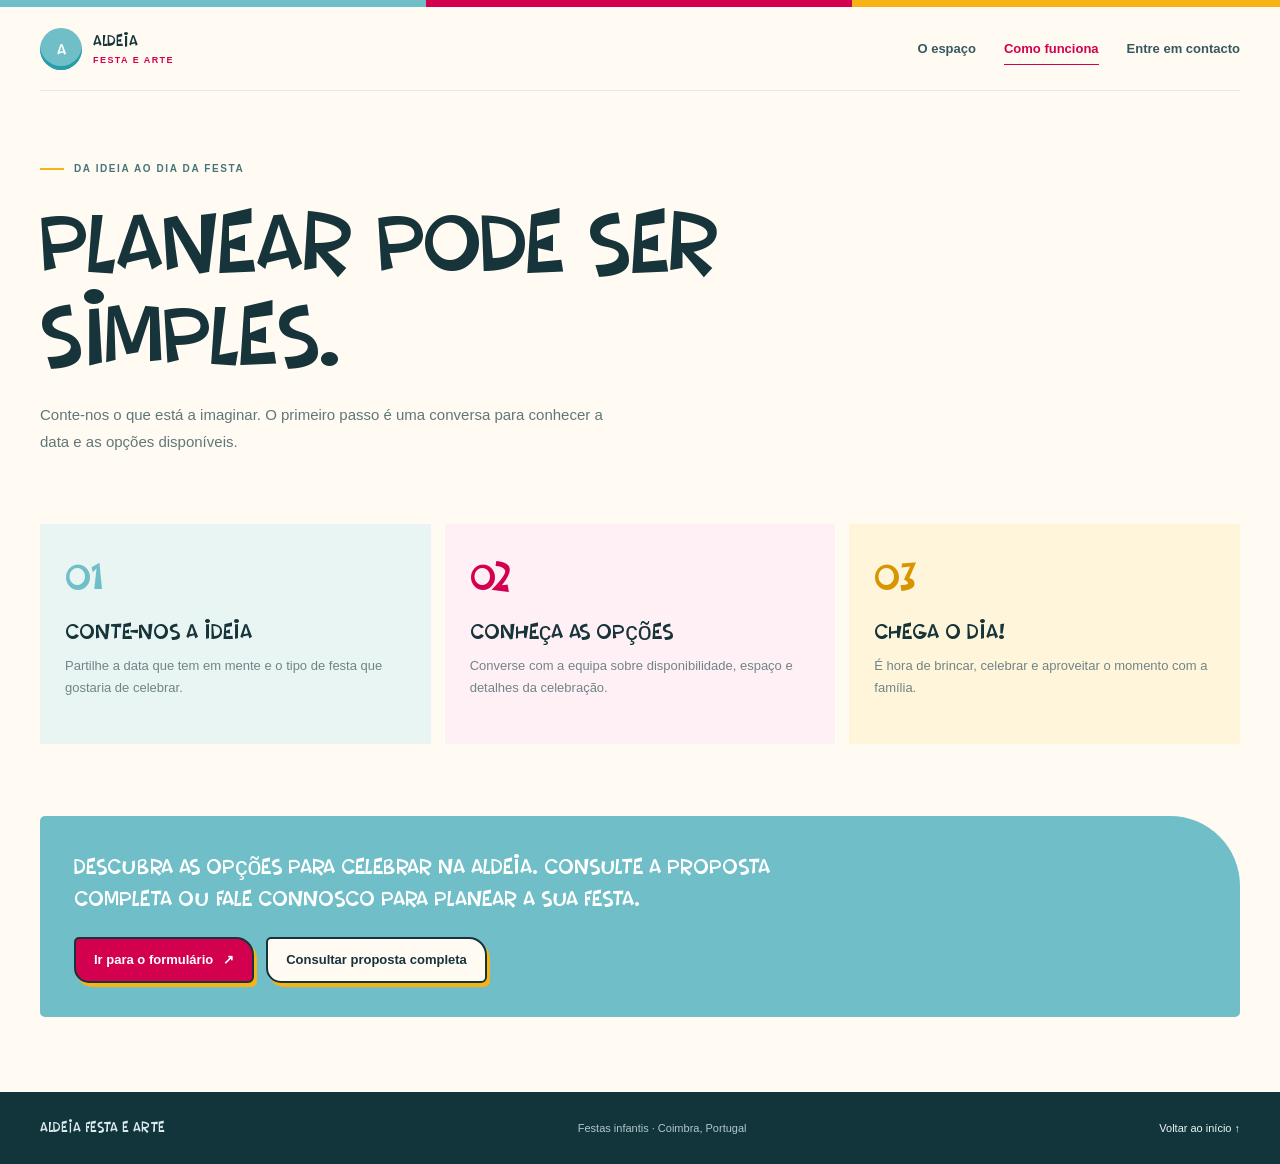
==== como-funciona.html @ 73db5b00 "initial commit" ====
<!doctype html>
<html lang="pt-PT">
  <head>
    <meta charset="utf-8">
    <meta name="viewport" content="width=device-width,initial-scale=1">
    <meta name="theme-color" content="#fffaf2">
    <meta name="description" content="Como funciona — Aldeia Festa e Arte, festas infantis em Coimbra.">
    <title>Como funciona — Aldeia Festa e Arte</title>
    <link rel="stylesheet" href="style.css">
    <link rel="stylesheet" href="brand-colors.css">
  </head>
  <body>
    <div class="color-bar">
    </div>
    <header class="wrap site-header">
      <a class="brand" href="index.html" aria-label="Aldeia Festa e Arte, início">
        <span class="brand-mark">A</span>
        <span class="brand-name">Aldeia<small>Festa e Arte</small>
        </span>
      </a>
      <button class="nav-toggle" aria-label="Abrir menu" aria-expanded="false" aria-controls="mainNav">☰</button>
      <nav class="nav" id="mainNav" aria-label="Navegação principal">
        <a href="espaco.html" >O espaço</a>
        <a href="como-funciona.html" aria-current="page">Como funciona</a>
        <a href="contacto.html">Entre em contacto</a>
      </nav>
    </header>
    <main>
      <section class="wrap page-hero">
        <div class="kicker">Da ideia ao dia da festa</div>
        <h1>Planear pode ser simples.</h1>
        <p>Conte-nos o que está a imaginar. O primeiro passo é uma conversa para conhecer a data e as opções disponíveis.</p>
      </section>
      <section class="wrap steps">
        <article class="step">
          <div class="num">01</div>
          <h2>Conte-nos a ideia</h2>
          <p>Partilhe a data que tem em mente e o tipo de festa que gostaria de celebrar.</p>
        </article>
        <article class="step">
          <div class="num">02</div>
          <h2>Conheça as opções</h2>
          <p>Converse com a equipa sobre disponibilidade, espaço e detalhes da celebração.</p>
        </article>
        <article class="step">
          <div class="num">03</div>
          <h2>Chega o dia!</h2>
          <p>É hora de brincar, celebrar e aproveitar o momento com a família.</p>
        </article>
      </section>
      <div class="wrap">
        <div class="note-band">
          <div>
            <p>Descubra as opções para celebrar na Aldeia. Consulte a proposta completa ou fale connosco para planear a sua festa.</p>
            <div class="how-actions">
              <a class="how-action how-action-primary" href="contacto.html#booking-form">Ir para o formulário <span aria-hidden="true">↗</span></a>
              <a class="how-action how-action-secondary" href="assets/propose/Proposta%20Aldeia%20Festa%20e%20Arte%202026%20(1).pdf" target="_blank" rel="noopener">Consultar proposta completa</a>
            </div>
          </div>
        </div>
      </div>
    </main>
    <footer class="site-footer">
      <div class="wrap footer-inner">
        <div class="footer-brand">Aldeia Festa e Arte</div>
        <p>Festas infantis · Coimbra, Portugal</p>
        <a class="footer-home" href="index.html">Voltar ao início ↑</a>
      </div>
    </footer>
    <script src="script.js" defer>
    </script>
  </body>
</html>
---- style.css ----
@font-face
{
  font-family: Comictastic;
  src: url('assets/font/Comictastic.otf') format('opentype');
  font-display: swap;
}

:root
{
  --teal: #70bfc8;
  --pink: #d3004f;
  --yellow: #f7b215;
  --ink: #17343b;
  --paper: #fffaf2;
  --cream: #f7efdf;
  --sans: Arial,Helvetica,sans-serif;
  --display: Comictastic,'Trebuchet MS',sans-serif;
  --serif: Georgia,'Times New Roman',serif;
  --max: 1200px;
}

*
{
  box-sizing: border-box;
}

html
{
  scroll-behavior: smooth;
}

body
{
  margin: 0;
  background: var(--paper);
  color: var(--ink);
  font-family: var(--sans);
  -webkit-font-smoothing: antialiased;
}

img
{
  display: block;
  max-width: 100%;
}

a
{
  color: inherit;
}

.color-bar
{
  height: 7px;
  background: linear-gradient(90deg,var(--teal) 0 33.3%,var(--pink) 33.3% 66.6%,var(--yellow) 66.6%);
}

.wrap
{
  width: min(var(--max),calc(100% - 64px));
  margin: auto;
}

.site-header
{
  height: 84px;
  display: flex;
  align-items: center;
  justify-content: space-between;
  gap: 28px;
  border-bottom: 1px solid #17343b18;
}

.brand
{
  display: flex;
  gap: 11px;
  align-items: center;
  text-decoration: none;
}

.brand-mark
{
  width: 42px;
  height: 42px;
  border-radius: 50%;
  display: grid;
  place-items: center;
  background: var(--teal);
  color: white;
  font: 19px var(--display);
  box-shadow: inset 0 -4px #259eaa;
}

.brand-name
{
  font: 18px var(--display);
  line-height: .98;
}

.brand-name small
{
  display: block;
  font: 9px var(--sans);
  font-weight: 800;
  letter-spacing: .16em;
  text-transform: uppercase;
  color: var(--pink);
  margin-top: 5px;
}

.nav
{
  display: flex;
  align-items: center;
  gap: 28px;
}

.nav a
{
  position: relative;
  display: inline-flex;
  align-items: center;
  justify-content: center;
  min-height: 36px;
  padding: 4px 0;
  text-decoration: none;
  font-size: 13px;
  font-weight: 700;
  color: #38585f;
  transition: color .2s;
}

.nav a::after
{
  position: absolute;
  right: 0;
  bottom: 2px;
  left: 0;
  height: 1px;
  background: var(--pink);
  content: "";
  transform: scaleX(0);
  transform-origin: left;
  transition: transform .2s ease;
}

.nav a:hover
{
  color: var(--pink);
}

.nav a:hover::after,
.nav a[aria-current=page]::after
{
  transform: scaleX(1);
}

.nav a[aria-current=page]
{
  color: var(--pink);
}

.nav-toggle
{
  display: none;
  border: 0;
  border-radius: 50%;
  background: transparent;
  font-size: 25px;
  color: var(--ink);
  cursor: pointer;
  transition: background-color .2s,color .2s;
}

.nav-toggle:hover
{
  background: #e7f4f2;
  color: var(--pink);
}

main
{
  overflow: hidden;
}

.kicker
{
  text-transform: uppercase;
  letter-spacing: .16em;
  font-size: 10px;
  font-weight: 800;
  color: #47747c;
  display: flex;
  align-items: center;
  gap: 10px;
}

.kicker:before
{
  content: "";
  width: 24px;
  height: 2px;
  background: var(--yellow);
}

.home-hero
{
  padding: 66px 0 26px;
  text-align: center;
}

.home-hero .kicker
{
  justify-content: center;
}

.home-hero .kicker:before
{
  display: none;
}

.home-hero h1
{
  font: clamp(52px,8vw,104px)/.96 var(--serif);
  font-weight: 400;
  letter-spacing: -.065em;
  max-width: 970px;
  margin: 23px auto 16px;
}

.home-hero p
{
  max-width: 590px;
  margin: 0 auto;
  color: #60777a;
  font-size: 15px;
  line-height: 1.75;
}

.home-photos
{
  display: grid;
  grid-template-columns: 1.13fr .8fr 1.13fr;
  align-items: end;
  gap: 15px;
  padding: 42px 0 68px;
}

.home-photo
{
  position: relative;
  overflow: hidden;
  background: #eadfcb;
}

.home-photo img
{
  width: 100%;
  height: 100%;
  object-fit: cover;
  transition: transform .55s;
}

.home-photo:hover img
{
  transform: scale(1.035);
}

.home-photo:first-child
{
  height: 285px;
  border-radius: 80px 8px 8px 8px;
}

.home-photo:nth-child(2)
{
  height: 355px;
  border-radius: 8px;
}

.home-photo:nth-child(3)
{
  height: 285px;
  border-radius: 8px 8px 80px 8px;
}

.photo-caption
{
  position: absolute;
  left: 12px;
  bottom: 12px;
  background: var(--paper);
  padding: 8px 12px;
  border-radius: 20px;
  font-size: 10px;
  font-weight: 700;
}

.home-intro
{
  border-top: 1px solid #17343b20;
  padding: 46px 0 82px;
  display: grid;
  grid-template-columns: 1fr 1.2fr;
  gap: 45px;
  align-items: start;
}

.home-intro h2
{
  font: 38px/1.06 var(--serif);
  font-weight: 400;
  letter-spacing: -.04em;
  margin: 0;
}

.home-intro p
{
  font-size: 14px;
  line-height: 1.8;
  color: #60777a;
  margin: 0;
  max-width: 620px;
}

.page-links
{
  background: var(--cream);
  padding: 62px 0;
}

.page-links-head
{
  display: flex;
  justify-content: space-between;
  align-items: end;
  margin-bottom: 24px;
}

.page-links h2
{
  font: 36px var(--serif);
  font-weight: 400;
  letter-spacing: -.04em;
  margin: 13px 0 0;
}

.page-link-list
{
  border-top: 1px solid #17343b30;
}

.page-link
{
  display: grid;
  grid-template-columns: 70px 1fr auto;
  align-items: center;
  text-decoration: none;
  padding: 20px 5px;
  border-bottom: 1px solid #17343b30;
  gap: 20px;
  transition: padding .2s,color .2s;
}

.page-link:hover
{
  padding-left: 14px;
  color: var(--pink);
}

.page-link .num
{
  font: 21px var(--display);
  color: var(--teal);
}

.page-link strong
{
  font: 24px var(--serif);
  font-weight: 400;
}

.page-link .arrow
{
  font-size: 20px;
}

.page-hero
{
  padding: 72px 0 46px;
}

.page-hero h1
{
  font: clamp(50px,8vw,96px)/.96 var(--serif);
  font-weight: 400;
  letter-spacing: -.065em;
  max-width: 850px;
  margin: 22px 0;
}

.page-hero p
{
  max-width: 590px;
  color: #60777a;
  font-size: 15px;
  line-height: 1.75;
}

.feature-photo
{
  width: 100%;
  height: min(62vw,590px);
  min-height: 300px;
  object-fit: cover;
  border-radius: 8px 110px 8px 8px;
}

.content-section
{
  padding: 74px 0;
}

.content-section h2
{
  font: clamp(36px,5vw,58px)/1 var(--serif);
  font-weight: 400;
  letter-spacing: -.05em;
  margin: 15px 0 22px;
}

.content-section p
{
  color: #60777a;
  line-height: 1.8;
  font-size: 14px;
}

.two-col
{
  display: grid;
  grid-template-columns: .85fr 1.15fr;
  gap: 64px;
  align-items: center;
}

.two-col img
{
  width: 100%;
  height: 420px;
  object-fit: cover;
  border-radius: 8px 80px 8px 8px;
}

.text-col
{
  max-width: 580px;
}

.feature-list
{
  list-style: none;
  padding: 0;
  margin: 24px 0 0;
  display: grid;
  gap: 16px;
}

.feature-list li
{
  display: grid;
  grid-template-columns: 36px 1fr;
  gap: 12px;
  align-items: start;
}

.feature-list .icon
{
  width: 34px;
  height: 34px;
  border-radius: 11px;
  background: #e2f3f2;
  display: grid;
  place-items: center;
  color: #258e99;
}

.feature-list strong
{
  display: block;
  font-size: 13px;
  margin: 2px 0 4px;
}

.feature-list span
{
  font-size: 12px;
  line-height: 1.6;
  color: #718487;
}

.gallery-grid
{
  display: grid;
  grid-template-columns: repeat(12,1fr);
  grid-auto-rows: 68px;
  gap: 14px;
  padding: 8px 0 78px;
}

.gallery-item
{
  position: relative;
  overflow: hidden;
  background: #eee;
}

.gallery-item img
{
  width: 100%;
  height: 100%;
  object-fit: cover;
  transition: transform .5s;
}

.gallery-item:hover img
{
  transform: scale(1.04);
}

.gallery-item:nth-child(1)
{
  grid-column: span 7;
  grid-row: span 6;
  border-radius: 75px 8px 8px;
}

.gallery-item:nth-child(2)
{
  grid-column: span 5;
  grid-row: span 4;
  border-radius: 8px;
}

.gallery-item:nth-child(3)
{
  grid-column: span 5;
  grid-row: span 4;
  border-radius: 8px 8px 65px;
}

.gallery-item:nth-child(4)
{
  grid-column: span 7;
  grid-row: span 5;
  border-radius: 8px;
}

.gallery-item:nth-child(5)
{
  grid-column: span 5;
  grid-row: span 5;
  border-radius: 8px;
}

.gallery-item:nth-child(6)
{
  grid-column: span 6;
  grid-row: span 5;
  border-radius: 8px 8px 8px 70px;
}

.gallery-item:nth-child(7)
{
  grid-column: span 6;
  grid-row: span 5;
  border-radius: 8px;
}

.gallery-item figcaption
{
  position: absolute;
  left: 12px;
  bottom: 12px;
  background: #fffaf2ed;
  padding: 8px 12px;
  border-radius: 30px;
  font-size: 10px;
  font-weight: 700;
}

.steps
{
  display: grid;
  grid-template-columns: repeat(3,1fr);
  gap: 14px;
  padding: 8px 0 72px;
}

.step
{
  background: #fff;
  padding: 28px 25px;
  min-height: 220px;
}

.step .num
{
  font: 43px var(--display);
  color: var(--teal);
}

.step:nth-child(2) .num
{
  color: var(--pink);
}

.step:nth-child(3) .num
{
  color: #d99500;
}

.step h2
{
  font: 25px var(--serif);
  font-weight: 400;
  margin: 15px 0 9px;
}

.step p
{
  font-size: 13px;
  line-height: 1.7;
  color: #718487;
  margin: 0;
}

.note-band
{
  background: var(--teal);
  color: #fff;
  padding: 34px;
  border-radius: 5px 70px 5px 5px;
  margin: 0 0 75px;
}

.note-band p
{
  font: 25px/1.3 var(--serif);
  margin: 0;
  max-width: 720px;
  color: #fff;
}

.site-footer
{
  background: #12353c;
  color: #dcebed;
  padding: 27px 0;
}

.footer-inner
{
  display: flex;
  align-items: center;
  justify-content: space-between;
  gap: 20px;
}

.footer-inner p
{
  font-size: 11px;
  color: #afc8ca;
  margin: 0;
}

.footer-brand
{
  font: 16px var(--display);
}

.footer-home
{
  font-size: 11px;
  color: #eaf6f6;
  text-decoration: none;
}

@media(max-width:760px)
{
  .wrap
  {
    width: calc(100% - 40px);
  }

  .site-header
  {
    height: 72px;
  }

  .nav-toggle
  {
    display: block;
    width: 42px;
    height: 42px;
  }

  .nav
  {
    display: none;
    position: absolute;
    z-index: 5;
    top: 72px;
    left: 14px;
    right: 14px;
    padding: 12px 18px;
    background: #fffdf8;
    border: 1px solid #e9dfcf;
    border-radius: 12px;
    box-shadow: 0 14px 30px rgb(23 52 59 / 12%);
    align-items: flex-start;
    flex-direction: column;
    gap: 0;
  }

  .nav a
  {
    width: 100%;
    justify-content: flex-start;
    min-height: 46px;
    padding: 0;
    border-bottom: 1px solid #e9dfcf;
  }

  .nav a::after
  {
    display: none;
  }

  .nav a:last-child
  {
    border-bottom: 0;
  }

  .nav a
  {
    width: 100%;
    justify-content: flex-start;
    min-height: 45px;
    padding: 0 15px;
  }

  .nav.open
  {
    display: flex;
  }

  .home-hero
  {
    padding-top: 54px;
  }

  .home-hero h1
  {
    font-size: clamp(48px,12vw,76px);
  }

  .home-hero p
  {
    font-size: 14px;
  }

  .home-photos
  {
    gap: 8px;
    padding: 31px 0 51px;
  }

  .home-photo:first-child,.home-photo:nth-child(3)
  {
    height: 210px;
  }

  .home-photo:nth-child(2)
  {
    height: 270px;
  }

  .photo-caption
  {
    font-size: 8px;
    left: 7px;
    bottom: 7px;
    padding: 7px 9px;
  }

  .home-intro
  {
    grid-template-columns: 1fr;
    gap: 18px;
    padding: 32px 0 58px;
  }

  .home-intro h2
  {
    font-size: 34px;
  }

  .page-links
  {
    padding: 48px 0;
  }

  .page-link
  {
    grid-template-columns: 40px 1fr auto;
    gap: 12px;
  }

  .page-link strong
  {
    font-size: 20px;
  }

  .page-hero
  {
    padding: 54px 0 30px;
  }

  .feature-photo
  {
    height: 390px;
    min-height: 0;
    border-top-right-radius: 75px;
  }

  .content-section
  {
    padding: 54px 0;
  }

  .two-col
  {
    grid-template-columns: 1fr;
    gap: 30px;
  }

  .two-col img
  {
    height: 340px;
  }

  .gallery-grid
  {
    grid-auto-rows: 48px;
    gap: 9px;
    padding-bottom: 56px;
  }

  .gallery-item:nth-child(1)
  {
    grid-column: span 12;
    grid-row: span 5;
  }

  .gallery-item:nth-child(2)
  {
    grid-column: span 6;
    grid-row: span 4;
  }

  .gallery-item:nth-child(3)
  {
    grid-column: span 6;
    grid-row: span 4;
  }

  .gallery-item:nth-child(4)
  {
    grid-column: span 7;
    grid-row: span 4;
  }

  .gallery-item:nth-child(5)
  {
    grid-column: span 5;
    grid-row: span 4;
  }

  .gallery-item:nth-child(6)
  {
    grid-column: span 6;
    grid-row: span 4;
  }

  .gallery-item:nth-child(7)
  {
    grid-column: span 6;
    grid-row: span 4;
  }

  .steps
  {
    grid-template-columns: 1fr;
    padding-bottom: 48px;
  }

  .step
  {
    min-height: 0;
    padding: 23px;
  }

  .note-band
  {
    padding: 26px;
    margin-bottom: 55px;
  }

  .note-band p
  {
    font-size: 21px;
  }

  .footer-inner
  {
    align-items: flex-start;
    flex-direction: column;
    gap: 9px;
  }

}

@media(prefers-reduced-motion:reduce)
{
  html
  {
    scroll-behavior: auto;
  }

  *,*:before,*:after
  {
    transition: none!important;
  }

}

/* Tipografia da identidade visual nas páginas internas. */
.page-hero h1,
.page-links h2,
.page-link strong,
.content-section h2,
.step h2,
.note-band p
{
  font-family: var(--display);
  letter-spacing: 0;
}
---- brand-colors.css ----
.space-gallery {
  padding-top: 12px;
  padding-bottom: 88px;
}

.space-gallery-heading {
  display: flex;
  align-items: end;
  justify-content: space-between;
  gap: 24px;
  margin-bottom: 25px;
}

.space-gallery-heading h2 {
  margin: 13px 0 0;
  color: var(--ink);
  font-family: var(--serif);
  font-size: clamp(28px, 3.8vw, 42px);
  font-weight: 400;
  letter-spacing: -0.035em;
}

.space-slider-stage {
  position: relative;
  min-height: 280px;
  aspect-ratio: 16 / 8.5;
  overflow: hidden;
  border: 8px solid #fff;
  border-radius: 5px 80px 5px 5px;
  background: var(--cream);
  box-shadow: 5px 6px 0 var(--teal);
}

.space-slide {
  position: absolute;
  inset: 0;
  margin: 0;
  animation: slide-enter 260ms ease-out both;
}

.space-slide[hidden] {
  display: none;
}

.space-slide img {
  display: block;
  width: 100%;
  height: 100%;
  object-fit: cover;
}

.space-slide::after {
  position: absolute;
  right: 0;
  bottom: 0;
  left: 0;
  height: 34%;
  background: linear-gradient(transparent, rgb(23 52 59 / 62%));
  content: "";
  pointer-events: none;
}

.space-slide figcaption {
  position: absolute;
  z-index: 1;
  bottom: 23px;
  left: 25px;
  color: #fff;
  font-family: var(--display);
  font-size: clamp(17px, 2.5vw, 25px);
  text-shadow: 0 1px 5px rgb(0 0 0 / 28%);
}

.space-slider-controls {
  display: flex;
  align-items: center;
  justify-content: space-between;
  gap: 18px;
  padding-top: 17px;
}

.space-slider-count {
  color: #637b7f;
  font-size: 11px;
  font-weight: 700;
  letter-spacing: 0.1em;
  font-variant-numeric: tabular-nums;
}

.space-slider-buttons {
  display: flex;
  gap: 9px;
}

.space-slider-buttons button {
  display: grid;
  width: 44px;
  height: 44px;
  place-items: center;
  border: 2px solid var(--ink);
  border-radius: 50%;
  background: var(--pink);
  box-shadow: 2px 3px 0 var(--yellow);
  color: #fff;
  cursor: pointer;
  font-size: 19px;
  transition: transform 160ms ease, box-shadow 160ms ease;
}

.space-slider-buttons button:hover {
  box-shadow: 3px 5px 0 var(--yellow);
  transform: translateY(-2px);
}

.space-slider-buttons button:focus-visible {
  outline: 3px solid var(--teal);
  outline-offset: 3px;
}

.feature-list li:nth-child(1) .icon {
  background: #e5f4f2;
  color: #187e87;
}

.feature-list li:nth-child(2) .icon {
  background: #ffebf2;
  color: var(--pink);
}

.feature-list li:nth-child(3) .icon {
  background: #fff2cb;
  color: #805900;
}

/* Um acabamento de papel e tinta para a história do espaço. */
.how-actions {
  display: flex;
  flex-wrap: wrap;
  gap: 12px;
  margin-top: 22px;
}

.how-action {
  display: inline-flex;
  min-height: 46px;
  align-items: center;
  justify-content: center;
  gap: 10px;
  padding: 0 18px;
  border: 2px solid var(--ink);
  border-radius: 5px 18px 6px 15px;
  box-shadow: 3px 4px 0 var(--yellow);
  font-size: 13px;
  font-weight: 700;
  text-decoration: none;
  transition: transform 160ms ease, box-shadow 160ms ease;
}

.how-action:hover {
  box-shadow: 4px 6px 0 var(--yellow);
  transform: translateY(-2px);
}

.how-action-primary {
  background: var(--pink);
  color: #fff;
}

.how-action-secondary {
  background: #fffaf2;
  color: var(--ink);
}

.how-action:focus-visible {
  outline: 3px solid var(--yellow);
  outline-offset: 4px;
}

.proposal-details {
  padding-top: 22px;
  padding-bottom: 60px;
}

.proposal-heading {
  max-width: 680px;
  margin: 0 auto 30px;
  text-align: center;
}

.proposal-heading h2 {
  margin: 13px 0 10px;
  font: clamp(34px, 5vw, 52px)/1.08 var(--display);
  color: var(--ink);
}

.proposal-heading > p,
.proposal-card p,
.proposal-extras p,
.proposal-practical p {
  color: #60777a;
  font-size: 13px;
  line-height: 1.7;
}

.proposal-packages {
  display: grid;
  grid-template-columns: repeat(3, minmax(0, 1fr));
  gap: 18px;
}

.proposal-card {
  padding: 24px 22px;
  border: 1px solid #e4dbca;
  border-radius: 7px 22px 7px 7px;
  background: #fffdf8;
  box-shadow: 4px 5px 0 #efe5d4;
}

.proposal-card-featured {
  border-color: rgb(112 191 200 / 65%);
  background: #f1f8f5;
  box-shadow: 4px 5px 0 rgb(112 191 200 / 40%);
}

.proposal-card .proposal-label {
  margin: 0 0 9px;
  color: #9b6a0a;
  font-size: 10px;
  font-weight: 800;
  letter-spacing: .12em;
  text-transform: uppercase;
}

.proposal-card h3,
.proposal-extras h3,
.proposal-practical h3 {
  margin: 0 0 10px;
  color: var(--ink);
  font: 22px/1.15 var(--display);
}

.proposal-card .proposal-price {
  margin: 12px 0 0;
  color: var(--pink);
  font: 28px/1.1 var(--display);
}

.proposal-price span {
  color: #60777a;
  font: 12px var(--sans);
}

.proposal-card .proposal-detail {
  margin: 8px 0 0;
}

.proposal-card dl {
  margin: 17px 0 0;
}

.proposal-card dl > div {
  padding: 10px 0;
  border-top: 1px dashed #d8cdbb;
}

.proposal-card dt {
  color: var(--ink);
  font-size: 12px;
  font-weight: 700;
}

.proposal-card dd {
  margin: 4px 0 0;
  color: #60777a;
  font-size: 12px;
  line-height: 1.55;
}

.proposal-extras,
.proposal-practical {
  display: grid;
  grid-template-columns: repeat(2, minmax(0, 1fr));
  gap: 28px;
  margin-top: 34px;
  padding: 24px 0;
  border-top: 1px solid #e4dbca;
}

.proposal-extras h3,
.proposal-practical h3 {
  font-size: 19px;
}

.proposal-extras p,
.proposal-practical p {
  margin: 0;
}

.proposal-footnote {
  margin: 0;
  padding-top: 14px;
  border-top: 1px dashed #d8cdbb;
  color: #718487;
  font-size: 11px;
  line-height: 1.6;
}

@media (max-width: 760px) {
  .proposal-details {
    padding-top: 0;
    padding-bottom: 46px;
  }

  .proposal-packages,
  .proposal-extras,
  .proposal-practical {
    grid-template-columns: 1fr;
    gap: 14px;
  }

  .proposal-card {
    padding: 20px;
  }

  .proposal-extras,
  .proposal-practical {
    gap: 20px;
    margin-top: 24px;
  }
}

@media (prefers-reduced-motion: reduce) {
  .how-action {
    transition: none;
  }
}

.space-story .text-col {
  position: relative;
  width: 100%;
  max-width: none;
}

.space-story {
  grid-template-columns: minmax(0, 1fr) minmax(0, 1fr);
  align-items: stretch;
  gap: clamp(30px, 5vw, 64px);
}

.space-story .text-col > p {
  max-width: 440px;
  margin-top: 18px;
  line-height: 1.8;
}

.space-story .text-col > h2 {
  max-width: 500px;
  text-decoration: underline;
  text-decoration-color: rgb(247 178 21 / 72%);
  text-decoration-thickness: 5px;
  text-underline-offset: 8px;
  text-decoration-skip-ink: none;
}

.space-story .feature-list {
  grid-template-columns: 1fr;
  gap: 0;
  width: 100%;
  margin: 25px 0 0;
}

.space-story .feature-list li {
  position: relative;
  grid-template-columns: 38px minmax(0, 1fr);
  align-items: start;
  gap: 12px;
  min-height: 0;
  padding: 12px 4px;
  border: 0;
  border-radius: 0;
  background: transparent;
  box-shadow: none;
}

.space-story .feature-list li + li {
  border-top: 1px dashed #cbbd9f;
}

.space-story .feature-list li:nth-child(2) {
  margin-top: 0;
}

.space-story .feature-list li:first-child {
  transform: rotate(-0.4deg);
}

.space-story .feature-list li:last-child {
  transform: rotate(0.35deg);
}

.space-story .feature-list li > div {
  min-width: 0;
  padding: 2px 0 0;
  display: block;
}

.space-story .feature-list .icon {
  width: 24px;
  height: 28px;
  border: 0;
  border-radius: 0;
  background: transparent;
  font-family: var(--display);
  font-size: 18px;
  transform: none;
}

.space-story .feature-list li:nth-child(2) .icon {
  background: transparent;
  transform: none;
}

.space-story .feature-list li:nth-child(3) .icon {
  background: transparent;
  transform: none;
}

.space-story .feature-list strong {
  display: block;
  margin: 0;
  color: var(--ink);
  font-family: var(--display);
  font-size: 17px;
  font-weight: 400;
  line-height: 1.25;
}

.space-story .feature-list li > div > span {
  display: block;
  color: #60777a;
  font-size: 13px;
  line-height: 1.65;
}

@media (max-width: 760px) {
  .space-story {
    grid-template-columns: 1fr;
    gap: 28px;
  }

  .space-story .feature-list {
    grid-template-columns: 1fr;
  }

  .space-story .feature-list li {
    grid-template-columns: 38px 1fr;
    gap: 10px 13px;
    min-height: 0;
    padding: 13px 4px;
  }

  .space-story .feature-list li > div {
    display: block;
  }

  .space-story .feature-list strong {
    margin-bottom: 4px;
  }

  .space-story .feature-list li > div > span {
    display: block;
  }

  .space-story .feature-list li:nth-child(2) {
    margin-top: 0;
  }

  .space-story > img {
    height: 360px;
    min-height: 0;
  }
}

.space-story > img {
  width: 100%;
  height: 100%;
  min-height: 440px;
  padding: 10px 10px 34px;
  border: 1px solid #e4dbca;
  border-radius: 4px 28px 4px 4px;
  background: #fff;
  box-shadow: 8px 9px 0 var(--yellow), 14px 15px 0 rgb(112 191 200 / 45%);
  transform: rotate(1.2deg);
}

@media (max-width: 760px) {
  .space-story > img {
    height: 360px;
    min-height: 0;
  }
}

.space-page .scroll-reveal {
  opacity: 0;
  translate: 0 18px;
  transition: opacity 650ms ease, translate 650ms cubic-bezier(.2, .7, .2, 1);
}

.space-page .scroll-reveal.is-revealed {
  opacity: 1;
  translate: 0 0;
}

.space-page .feature-list li:nth-child(2) {
  transition-delay: 90ms;
}

.space-page .feature-list li:nth-child(3) {
  transition-delay: 180ms;
}

@media (prefers-reduced-motion: reduce) {
  .space-page .scroll-reveal {
    opacity: 1;
    translate: none;
    transition: none;
  }

  .space-page .scroll-reveal:not(.is-revealed) {
    opacity: 0;
    transition: opacity 180ms ease;
  }
}

.step:nth-child(1) {
  background: #e9f5f3;
}

.step:nth-child(2) {
  background: #fff0f5;
}

.step:nth-child(3) {
  background: #fff5da;
}

@keyframes slide-enter {
  from {
    opacity: 0.55;
    transform: translateX(8px);
  }

  to {
    opacity: 1;
    transform: translateX(0);
  }
}

@media (max-width: 760px) {
  .space-gallery {
    padding-bottom: 62px;
  }

  .space-gallery-heading {
    margin-bottom: 19px;
  }

  .space-slider-stage {
    min-height: 240px;
    aspect-ratio: 4 / 3;
    border-width: 6px;
    border-top-right-radius: 55px;
  }

  .space-slide figcaption {
    bottom: 16px;
    left: 17px;
    right: 12px;
  }

  .space-slider-controls {
    padding-top: 14px;
  }
}

@media (prefers-reduced-motion: reduce) {
  .space-slide {
    animation: none;
  }

  .space-slider-buttons button {
    transition: none;
  }
}
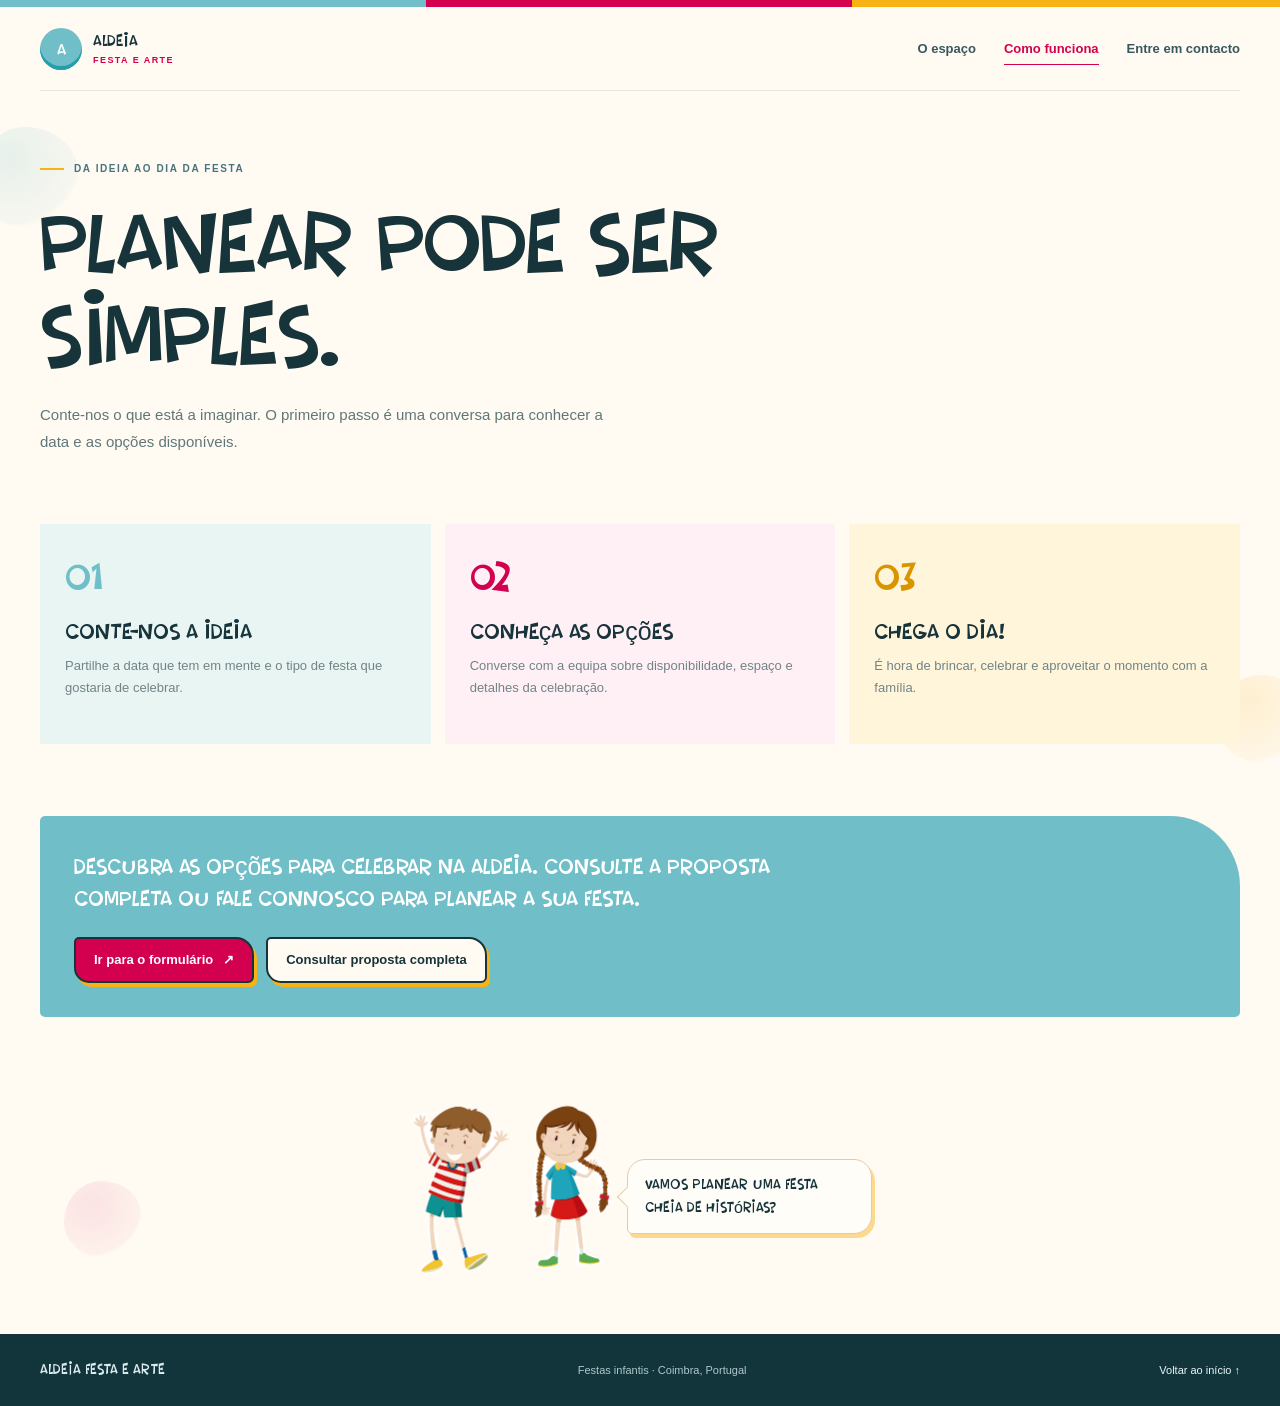
==== commit c1913d63: "Add mascotes da Aldeia" ====
--- a/como-funciona.html
+++ b/como-funciona.html
@@ -9,8 +9,13 @@
     <link rel="stylesheet" href="style.css">
     <link rel="stylesheet" href="brand-colors.css">
   </head>
-  <body>
+  <body class="interior-page">
     <div class="color-bar">
+    </div>
+    <div class="page-balloons" aria-hidden="true">
+      <span class="page-balloon page-balloon-teal page-balloon-one"></span>
+      <span class="page-balloon page-balloon-yellow page-balloon-two"></span>
+      <span class="page-balloon page-balloon-pink page-balloon-three"></span>
     </div>
     <header class="wrap site-header">
       <a class="brand" href="index.html" aria-label="Aldeia Festa e Arte, início">
@@ -59,6 +64,12 @@
           </div>
         </div>
       </div>
+      <aside class="wrap page-mascot" aria-label="Mensagem dos personagens da Aldeia">
+        <figure class="page-mascot-art">
+          <img src="assets/imgs/personagens-aldeia.png" alt="Duas crianças, personagens da Aldeia" loading="lazy">
+        </figure>
+        <p class="page-mascot-speech">Vamos planear uma festa cheia de histórias?</p>
+      </aside>
     </main>
     <footer class="site-footer">
       <div class="wrap footer-inner">
--- a/brand-colors.css
+++ b/brand-colors.css
@@ -1,3 +1,139 @@
+.interior-page {
+  position: relative;
+  isolation: isolate;
+}
+
+.interior-page > :not(.page-balloons) {
+  position: relative;
+  z-index: 1;
+}
+
+.page-balloons {
+  position: absolute;
+  z-index: 0;
+  inset: 0;
+  overflow: hidden;
+  pointer-events: none;
+}
+
+.page-balloon {
+  position: absolute;
+  display: block;
+  width: clamp(72px, 8vw, 112px);
+  aspect-ratio: 1;
+  border-radius: 48% 52% 45% 55% / 54% 44% 56% 46%;
+  opacity: 0.52;
+}
+
+.page-balloon-teal {
+  background: radial-gradient(circle at 35% 30%, rgb(112 191 200 / 32%), rgb(112 191 200 / 11%) 68%, transparent 72%);
+}
+
+.page-balloon-yellow {
+  background: radial-gradient(circle at 35% 30%, rgb(247 178 21 / 30%), rgb(247 178 21 / 10%) 68%, transparent 72%);
+}
+
+.page-balloon-pink {
+  background: radial-gradient(circle at 35% 30%, rgb(211 0 79 / 18%), rgb(211 0 79 / 7%) 68%, transparent 72%);
+}
+
+.page-balloon-one {
+  top: 9%;
+  left: -24px;
+}
+
+.page-balloon-two {
+  top: 48%;
+  right: -27px;
+  width: clamp(64px, 7vw, 96px);
+}
+
+.page-balloon-three {
+  top: 84%;
+  left: 5%;
+  width: clamp(56px, 6vw, 82px);
+}
+
+.page-mascot {
+  display: flex;
+  align-items: center;
+  justify-content: center;
+  gap: 14px;
+  max-width: 680px;
+  min-height: 210px;
+  margin-top: 8px;
+  margin-bottom: 32px;
+}
+
+.page-mascot-art {
+  position: relative;
+  flex: 0 0 205px;
+  width: 205px;
+  height: 190px;
+  margin: 0;
+  overflow: hidden;
+}
+
+.page-mascot-art img {
+  position: absolute;
+  top: -95px;
+  left: -195px;
+  width: 480px;
+  max-width: none;
+  mix-blend-mode: multiply;
+}
+
+.page-mascot-speech {
+  position: relative;
+  max-width: 245px;
+  margin: 0;
+  padding: 14px 17px;
+  border: 1px solid #e8c9a2;
+  border-radius: 18px 18px 18px 5px;
+  background: #fffdf8;
+  box-shadow: 3px 4px 0 rgb(247 178 21 / 45%);
+  color: var(--ink);
+  font-family: var(--display);
+  font-size: 16px;
+  line-height: 1.4;
+}
+
+.page-mascot-speech::before {
+  position: absolute;
+  top: 50%;
+  left: -8px;
+  width: 14px;
+  height: 14px;
+  border-bottom: 1px solid #e8c9a2;
+  border-left: 1px solid #e8c9a2;
+  background: #fffdf8;
+  content: "";
+  transform: translateY(-50%) rotate(45deg);
+}
+
+@media (max-width: 600px) {
+  .page-mascot {
+    flex-direction: column;
+    gap: 0;
+    padding-top: 8px;
+    padding-bottom: 12px;
+  }
+
+  .page-mascot-speech {
+    align-self: flex-end;
+    margin-right: 8px;
+  }
+
+  .page-mascot-speech::before {
+    top: -8px;
+    left: 30px;
+    border: 0;
+    border-top: 1px solid #e8c9a2;
+    border-left: 1px solid #e8c9a2;
+    transform: rotate(45deg);
+  }
+}
+
 .space-gallery {
   padding-top: 12px;
   padding-bottom: 88px;
@@ -18,6 +154,38 @@
   font-size: clamp(28px, 3.8vw, 42px);
   font-weight: 400;
   letter-spacing: -0.035em;
+}
+
+.space-gallery-layout {
+  display: grid;
+  grid-template-columns: minmax(0, 1fr) 225px;
+  align-items: center;
+  gap: 28px;
+}
+
+.space-gallery-layout .page-mascot {
+  flex-direction: column;
+  gap: 0;
+  width: 100%;
+  max-width: none;
+  min-height: 0;
+  margin: 0;
+}
+
+.space-gallery-layout .page-mascot-speech {
+  align-self: center;
+  max-width: 210px;
+  margin-top: -8px;
+  text-align: center;
+}
+
+.space-gallery-layout .page-mascot-speech::before {
+  top: -8px;
+  left: 30px;
+  border: 0;
+  border-top: 1px solid #e8c9a2;
+  border-left: 1px solid #e8c9a2;
+  transform: rotate(45deg);
 }
 
 .space-slider-stage {
@@ -557,6 +725,32 @@
 }
 
 @media (max-width: 760px) {
+  .space-gallery-layout {
+    grid-template-columns: 1fr;
+    gap: 12px;
+  }
+
+  .space-gallery-layout .page-mascot {
+    flex-direction: row;
+    justify-content: center;
+    gap: 8px;
+  }
+
+  .space-gallery-layout .page-mascot-speech {
+    align-self: center;
+    margin-top: 0;
+    text-align: left;
+  }
+
+  .space-gallery-layout .page-mascot-speech::before {
+    top: 50%;
+    left: -8px;
+    border-bottom: 1px solid #e8c9a2;
+    border-left: 1px solid #e8c9a2;
+    border-top: 0;
+    transform: translateY(-50%) rotate(45deg);
+  }
+
   .space-gallery {
     padding-bottom: 62px;
   }
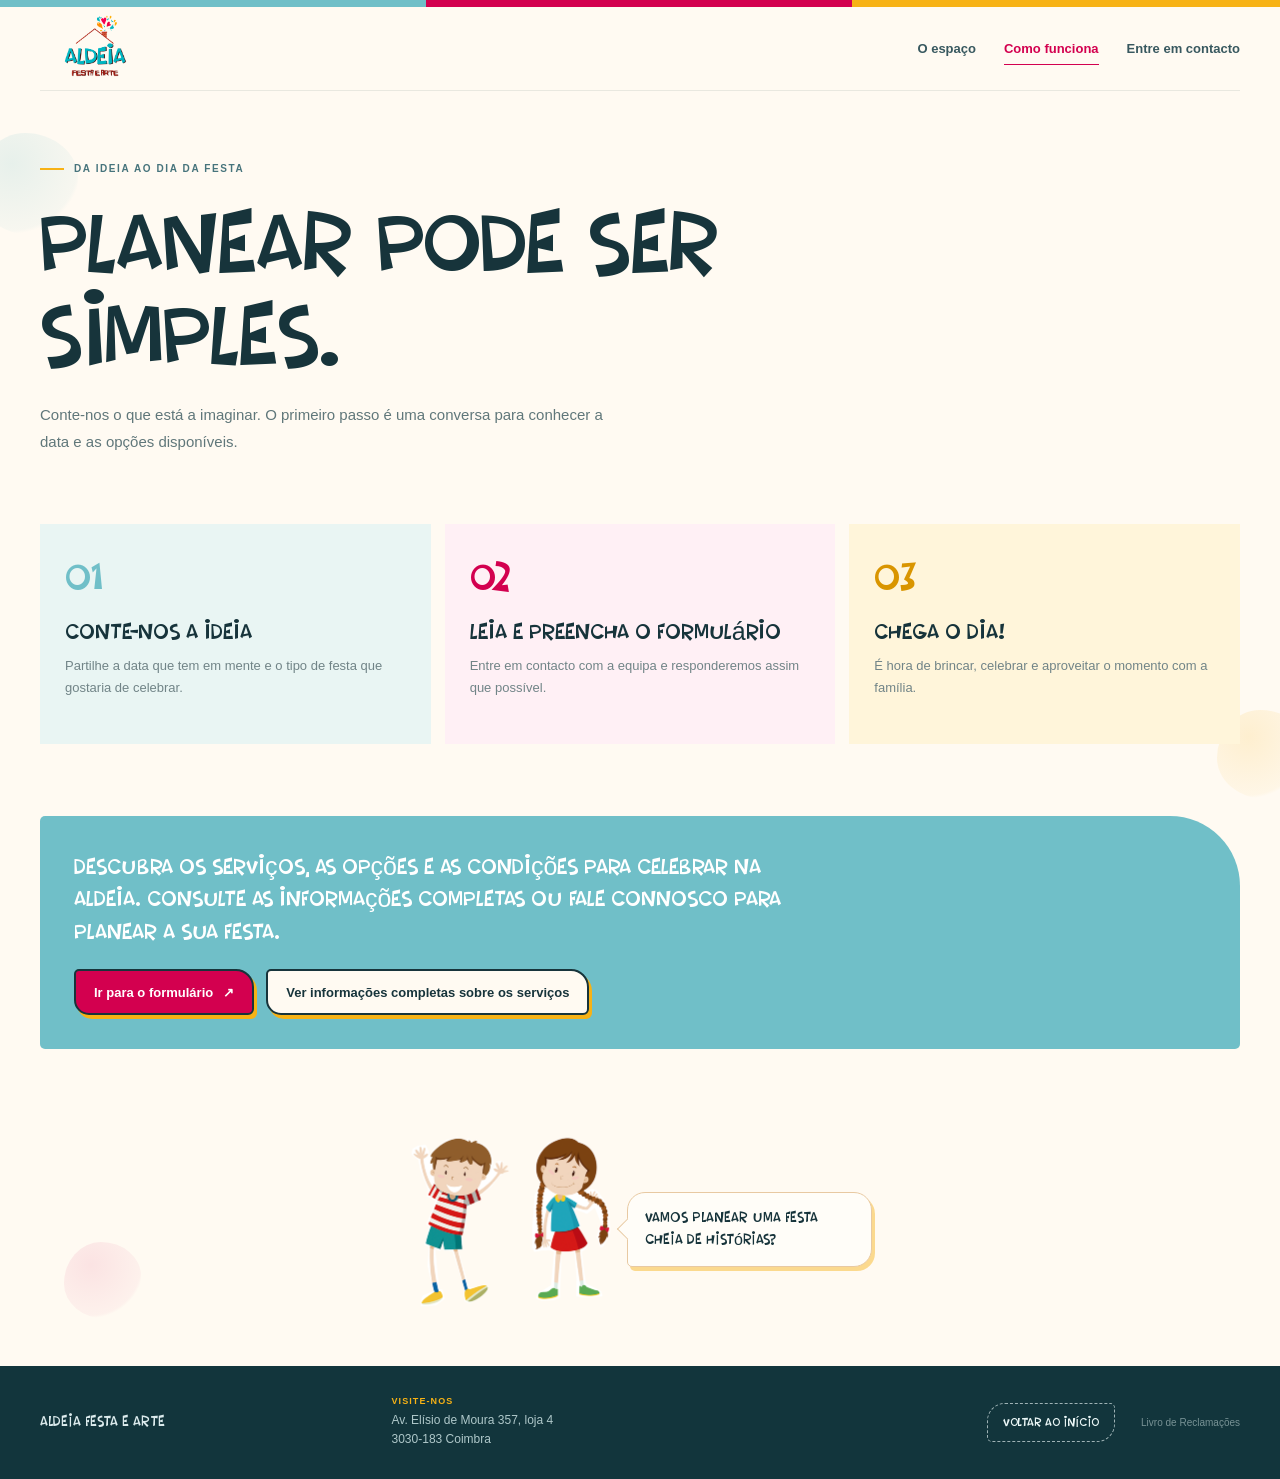
==== commit bc7d0bd3: "modificacoes no site" ====
--- a/como-funciona.html
+++ b/como-funciona.html
@@ -4,8 +4,9 @@
     <meta charset="utf-8">
     <meta name="viewport" content="width=device-width,initial-scale=1">
     <meta name="theme-color" content="#fffaf2">
+    <link rel="icon" type="image/svg+xml" href="assets/imgs/favicon.svg">
     <meta name="description" content="Como funciona — Aldeia Festa e Arte, festas infantis em Coimbra.">
-    <title>Como funciona — Aldeia Festa e Arte</title>
+    <title>Aldeia Festa e Arte</title>
     <link rel="stylesheet" href="style.css">
     <link rel="stylesheet" href="brand-colors.css">
   </head>
@@ -19,9 +20,7 @@
     </div>
     <header class="wrap site-header">
       <a class="brand" href="index.html" aria-label="Aldeia Festa e Arte, início">
-        <span class="brand-mark">A</span>
-        <span class="brand-name">Aldeia<small>Festa e Arte</small>
-        </span>
+        <img class="brand-logo" src="assets/imgs/logoaldeia.png" alt="">
       </a>
       <button class="nav-toggle" aria-label="Abrir menu" aria-expanded="false" aria-controls="mainNav">☰</button>
       <nav class="nav" id="mainNav" aria-label="Navegação principal">
@@ -44,8 +43,8 @@
         </article>
         <article class="step">
           <div class="num">02</div>
-          <h2>Conheça as opções</h2>
-          <p>Converse com a equipa sobre disponibilidade, espaço e detalhes da celebração.</p>
+          <h2>Leia e preencha o formulário</h2>
+          <p>Entre em contacto com a equipa e responderemos assim que possível.</p>
         </article>
         <article class="step">
           <div class="num">03</div>
@@ -56,10 +55,10 @@
       <div class="wrap">
         <div class="note-band">
           <div>
-            <p>Descubra as opções para celebrar na Aldeia. Consulte a proposta completa ou fale connosco para planear a sua festa.</p>
+            <p>Descubra os serviços, as opções e as condições para celebrar na Aldeia. Consulte as informações completas ou fale connosco para planear a sua festa.</p>
             <div class="how-actions">
               <a class="how-action how-action-primary" href="contacto.html#booking-form">Ir para o formulário <span aria-hidden="true">↗</span></a>
-              <a class="how-action how-action-secondary" href="assets/propose/Proposta%20Aldeia%20Festa%20e%20Arte%202026%20(1).pdf" target="_blank" rel="noopener">Consultar proposta completa</a>
+              <a class="how-action how-action-secondary" href="assets/propose/Proposta%20Aldeia%20Festa%20e%20Arte%202026%20(1).pdf" target="_blank" rel="noopener">Ver informações completas sobre os serviços</a>
             </div>
           </div>
         </div>
@@ -74,8 +73,9 @@
     <footer class="site-footer">
       <div class="wrap footer-inner">
         <div class="footer-brand">Aldeia Festa e Arte</div>
-        <p>Festas infantis · Coimbra, Portugal</p>
-        <a class="footer-home" href="index.html">Voltar ao início ↑</a>
+        <address class="footer-address"><span class="footer-address-label">Visite-nos</span><a href="https://www.google.com/maps/place//data=!4m2!3m1!1s0xd22f97081789255:0xbe19085c9d4c660f?sa=X&amp;ved=1t:8290&amp;ictx=111" target="_blank" rel="noopener">Av. Elísio de Moura 357, loja 4<br>3030-183 Coimbra</a></address>
+        <a class="footer-home" href="index.html">Voltar ao início</a>
+        <a class="footer-complaints" href="https://www.livroreclamacoes.pt/Inicio/" target="_blank" rel="noopener">Livro de Reclamações</a>
       </div>
     </footer>
     <script src="script.js" defer>
--- a/style.css
+++ b/style.css
@@ -77,6 +77,24 @@
   gap: 11px;
   align-items: center;
   text-decoration: none;
+}
+
+.brand-logo
+{
+  display: block;
+  width: 116px;
+  height: 78px;
+  object-fit: contain;
+  object-position: center;
+  transform-origin: center;
+  transition: transform .28s cubic-bezier(.2,.8,.2,1), filter .28s ease;
+}
+
+.brand:hover .brand-logo,
+.brand:focus-visible .brand-logo
+{
+  transform: translateY(-3px) rotate(-2deg) scale(1.06);
+  filter: drop-shadow(0 4px 3px rgb(23 52 59 / 18%));
 }
 
 .brand-mark
@@ -657,15 +675,15 @@
 {
   background: #12353c;
   color: #dcebed;
-  padding: 27px 0;
+  padding: 30px 0;
 }
 
 .footer-inner
 {
-  display: flex;
+  display: grid;
+  grid-template-columns: minmax(180px, .8fr) minmax(240px, 1.4fr) auto auto;
   align-items: center;
-  justify-content: space-between;
-  gap: 20px;
+  gap: 26px;
 }
 
 .footer-inner p
@@ -675,6 +693,54 @@
   margin: 0;
 }
 
+.footer-address
+{
+  margin: 0;
+  font-style: normal;
+  display: grid;
+  gap: 5px;
+}
+
+.footer-address-label
+{
+  color: var(--yellow);
+  font-size: 9px;
+  font-weight: 700;
+  letter-spacing: .12em;
+  text-transform: uppercase;
+}
+
+.footer-address a
+{
+  color: #afc8ca;
+  font-size: 12px;
+  line-height: 1.55;
+  text-decoration: none;
+}
+
+.footer-address a:hover
+{
+  text-decoration: underline;
+  text-underline-offset: 3px;
+}
+
+.footer-complaints
+{
+  justify-self: end;
+  color: #91a9ab;
+  font-size: 10px;
+  opacity: .8;
+  text-decoration: none;
+  text-underline-offset: 3px;
+}
+
+.footer-complaints:hover
+{
+  color: #fff;
+  opacity: 1;
+  text-decoration: underline;
+}
+
 .footer-brand
 {
   font: 16px var(--display);
@@ -682,9 +748,20 @@
 
 .footer-home
 {
-  font-size: 11px;
+  justify-self: end;
+  padding: 10px 15px;
+  border: 1px dashed rgb(234 246 246 / 65%);
+  border-radius: 18px 5px 18px 5px;
   color: #eaf6f6;
+  font: 14px var(--display);
   text-decoration: none;
+  transition: transform .2s ease, background .2s ease;
+}
+
+.footer-home:hover
+{
+  transform: translateY(-2px) rotate(-1deg);
+  background: rgb(112 191 200 / 14%);
 }
 
 @media(max-width:760px)
@@ -697,6 +774,12 @@
   .site-header
   {
     height: 72px;
+  }
+
+  .brand-logo
+  {
+    width: 98px;
+    height: 66px;
   }
 
   .nav-toggle
@@ -925,11 +1008,31 @@
 
   .footer-inner
   {
+    display: grid;
+    grid-template-columns: 1fr;
     align-items: flex-start;
-    flex-direction: column;
-    gap: 9px;
-  }
-
+    gap: 16px;
+  }
+
+  .footer-home
+  {
+    justify-self: start;
+  }
+
+}
+
+@media (prefers-reduced-motion: reduce)
+{
+  .brand-logo
+  {
+    transition: none;
+  }
+
+  .brand:hover .brand-logo,
+  .brand:focus-visible .brand-logo
+  {
+    transform: none;
+  }
 }
 
 @media(prefers-reduced-motion:reduce)
--- a/brand-colors.css
+++ b/brand-colors.css
@@ -134,9 +134,80 @@
   }
 }
 
+.space-intro {
+  padding-top: 34px;
+  padding-bottom: 8px;
+}
+
+.space-intro h1 {
+  margin: 10px 0 8px;
+  color: var(--ink);
+  font-family: var(--display);
+  font-size: clamp(34px, 4.8vw, 54px);
+  font-weight: 400;
+  letter-spacing: -0.04em;
+}
+
+.space-intro p {
+  max-width: 680px;
+  margin: 0;
+  color: #60777a;
+  font-size: 15px;
+  line-height: 1.7;
+}
+
 .space-gallery {
   padding-top: 12px;
   padding-bottom: 88px;
+}
+
+.space-location {
+  display: grid;
+  grid-template-columns: minmax(220px, 0.75fr) minmax(0, 1.25fr);
+  align-items: center;
+  gap: clamp(24px, 5vw, 64px);
+  padding-top: 12px;
+  padding-bottom: 88px;
+}
+
+.space-location h2 {
+  margin: 12px 0 18px;
+  color: var(--ink);
+  font-family: var(--display);
+  font-size: clamp(28px, 3.4vw, 40px);
+  font-weight: 400;
+  line-height: 1.15;
+}
+
+.space-location address {
+  margin-bottom: 18px;
+  color: #60777a;
+  font-size: 15px;
+  font-style: normal;
+  line-height: 1.7;
+}
+
+.space-location-link {
+  color: var(--pink);
+  font-size: 14px;
+  font-weight: 700;
+  text-underline-offset: 3px;
+}
+
+.space-map-frame {
+  min-height: 320px;
+  overflow: hidden;
+  border: 8px solid #fff;
+  border-radius: 5px 64px 5px 5px;
+  background: var(--cream);
+  box-shadow: 5px 6px 0 var(--teal);
+}
+
+.space-map-frame iframe {
+  display: block;
+  width: 100%;
+  height: 320px;
+  border: 0;
 }
 
 .space-gallery-heading {
@@ -150,7 +221,7 @@
 .space-gallery-heading h2 {
   margin: 13px 0 0;
   color: var(--ink);
-  font-family: var(--serif);
+  font-family: var(--display);
   font-size: clamp(28px, 3.8vw, 42px);
   font-weight: 400;
   letter-spacing: -0.035em;
@@ -191,7 +262,7 @@
 .space-slider-stage {
   position: relative;
   min-height: 280px;
-  aspect-ratio: 16 / 8.5;
+  aspect-ratio: 4 / 3;
   overflow: hidden;
   border: 8px solid #fff;
   border-radius: 5px 80px 5px 5px;
@@ -214,7 +285,9 @@
   display: block;
   width: 100%;
   height: 100%;
-  object-fit: cover;
+  object-fit: contain;
+  object-position: center;
+  background: var(--cream);
 }
 
 .space-slide::after {
@@ -725,6 +798,20 @@
 }
 
 @media (max-width: 760px) {
+  .space-location {
+    grid-template-columns: 1fr;
+    gap: 22px;
+    padding-bottom: 62px;
+  }
+
+  .space-map-frame {
+    min-height: 280px;
+  }
+
+  .space-map-frame iframe {
+    height: 280px;
+  }
+
   .space-gallery-layout {
     grid-template-columns: 1fr;
     gap: 12px;
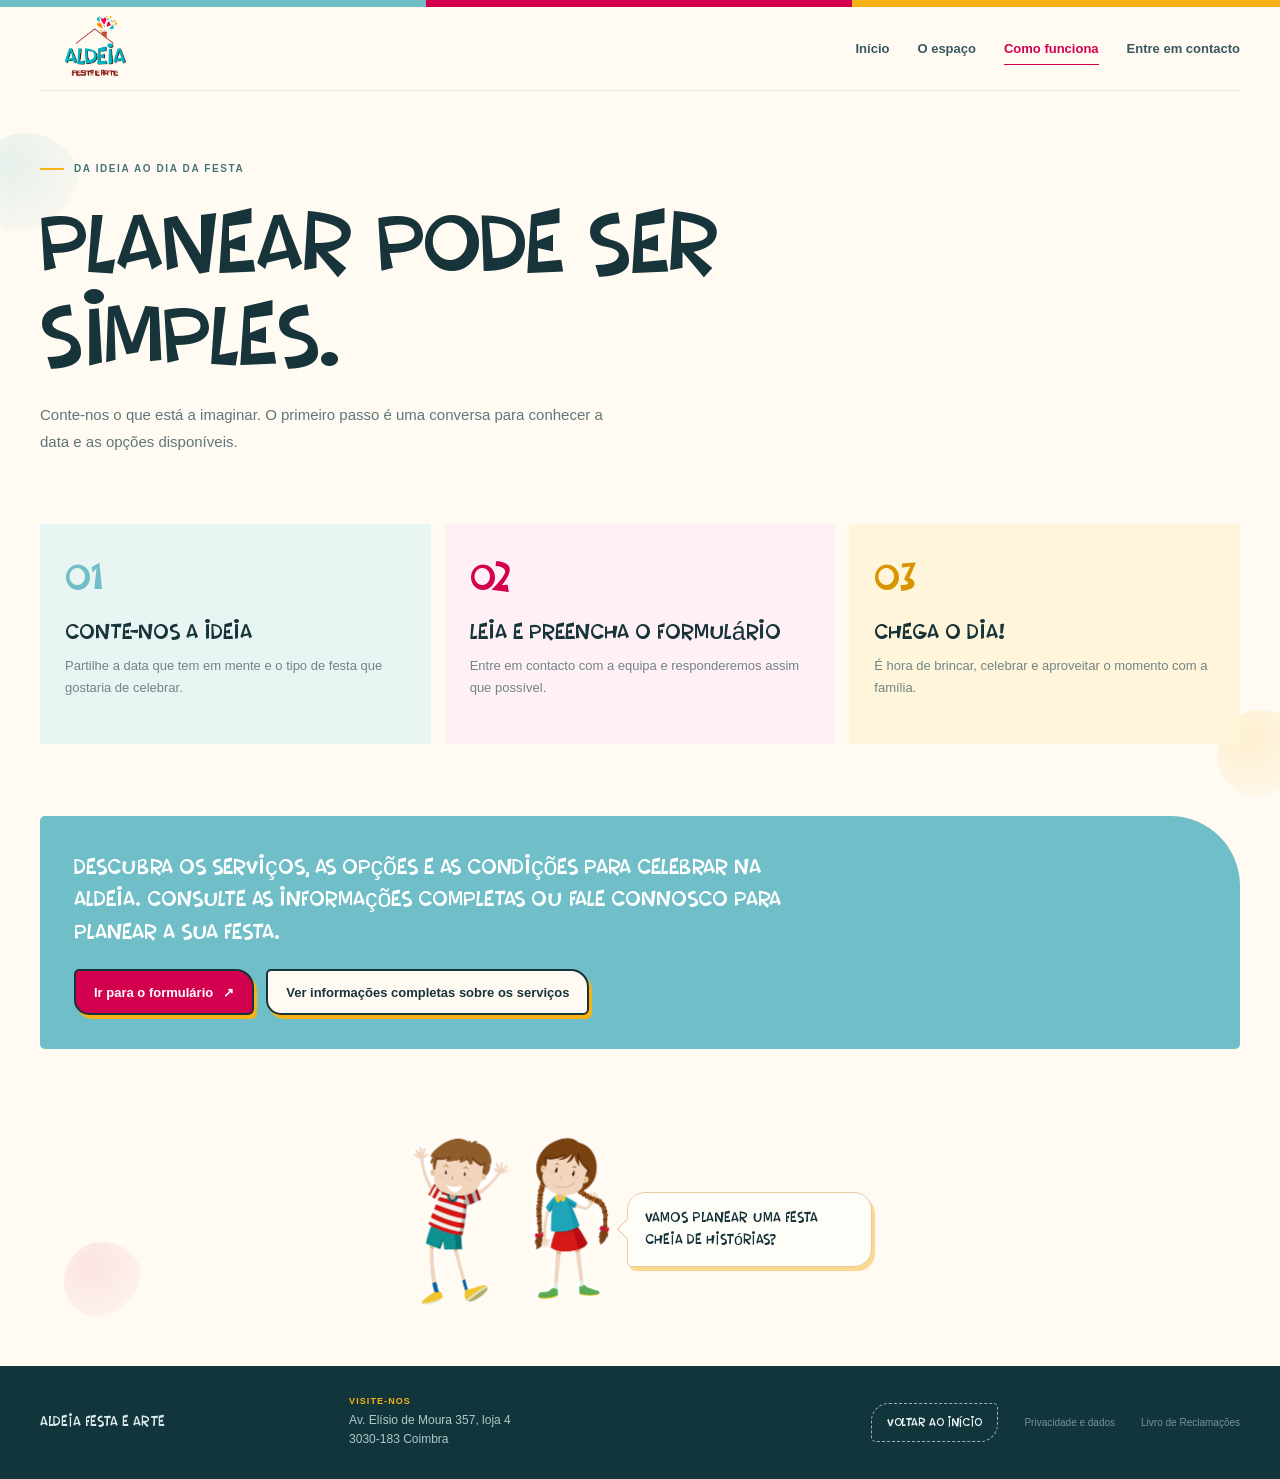
==== commit 23e8ef23: "prototipo v.1" ====
--- a/como-funciona.html
+++ b/como-funciona.html
@@ -24,6 +24,7 @@
       </a>
       <button class="nav-toggle" aria-label="Abrir menu" aria-expanded="false" aria-controls="mainNav">☰</button>
       <nav class="nav" id="mainNav" aria-label="Navegação principal">
+        <a href="index.html">Início</a>
         <a href="espaco.html" >O espaço</a>
         <a href="como-funciona.html" aria-current="page">Como funciona</a>
         <a href="contacto.html">Entre em contacto</a>
@@ -75,6 +76,7 @@
         <div class="footer-brand">Aldeia Festa e Arte</div>
         <address class="footer-address"><span class="footer-address-label">Visite-nos</span><a href="https://www.google.com/maps/place//data=!4m2!3m1!1s0xd22f97081789255:0xbe19085c9d4c660f?sa=X&amp;ved=1t:8290&amp;ictx=111" target="_blank" rel="noopener">Av. Elísio de Moura 357, loja 4<br>3030-183 Coimbra</a></address>
         <a class="footer-home" href="index.html">Voltar ao início</a>
+        <a class="footer-complaints" href="privacidade.html">Privacidade e dados</a>
         <a class="footer-complaints" href="https://www.livroreclamacoes.pt/Inicio/" target="_blank" rel="noopener">Livro de Reclamações</a>
       </div>
     </footer>
--- a/style.css
+++ b/style.css
@@ -681,7 +681,7 @@
 .footer-inner
 {
   display: grid;
-  grid-template-columns: minmax(180px, .8fr) minmax(240px, 1.4fr) auto auto;
+  grid-template-columns: minmax(180px, .8fr) minmax(240px, 1.4fr) auto auto auto;
   align-items: center;
   gap: 26px;
 }
@@ -739,6 +739,74 @@
   color: #fff;
   opacity: 1;
   text-decoration: underline;
+}
+
+.privacy-hero h1
+{
+  max-width: 900px;
+  font-family: var(--serif);
+  font-size: clamp(42px, 6vw, 68px);
+  letter-spacing: -.045em;
+}
+
+.privacy-content
+{
+  max-width: 850px;
+  padding: 0 0 76px;
+}
+
+.privacy-summary
+{
+  padding: 24px 28px;
+  border-left: 4px solid var(--teal);
+  border-radius: 4px 18px 18px 4px;
+  background: #eaf5f3;
+}
+
+.privacy-summary-label
+{
+  color: #47747c;
+  font-size: 10px;
+  font-weight: 800;
+  letter-spacing: .12em;
+  text-transform: uppercase;
+}
+
+.privacy-summary p
+{
+  margin: 10px 0 0;
+  color: var(--ink);
+  font: 19px/1.65 var(--sans);
+}
+
+.privacy-details
+{
+  display: grid;
+  gap: 8px;
+  padding: 26px 0 30px;
+}
+
+.privacy-details section
+{
+  padding: 20px 0;
+  border-bottom: 1px solid #17343b20;
+}
+
+.privacy-details h2
+{
+  margin: 0 0 9px;
+  color: var(--ink);
+  font: 22px/1.3 var(--sans);
+  font-weight: 700;
+}
+
+.privacy-details p
+{
+  max-width: 760px;
+  margin: 0;
+  color: #60777a;
+  font-size: 14px;
+  line-height: 1.8;
 }
 
 .footer-brand
